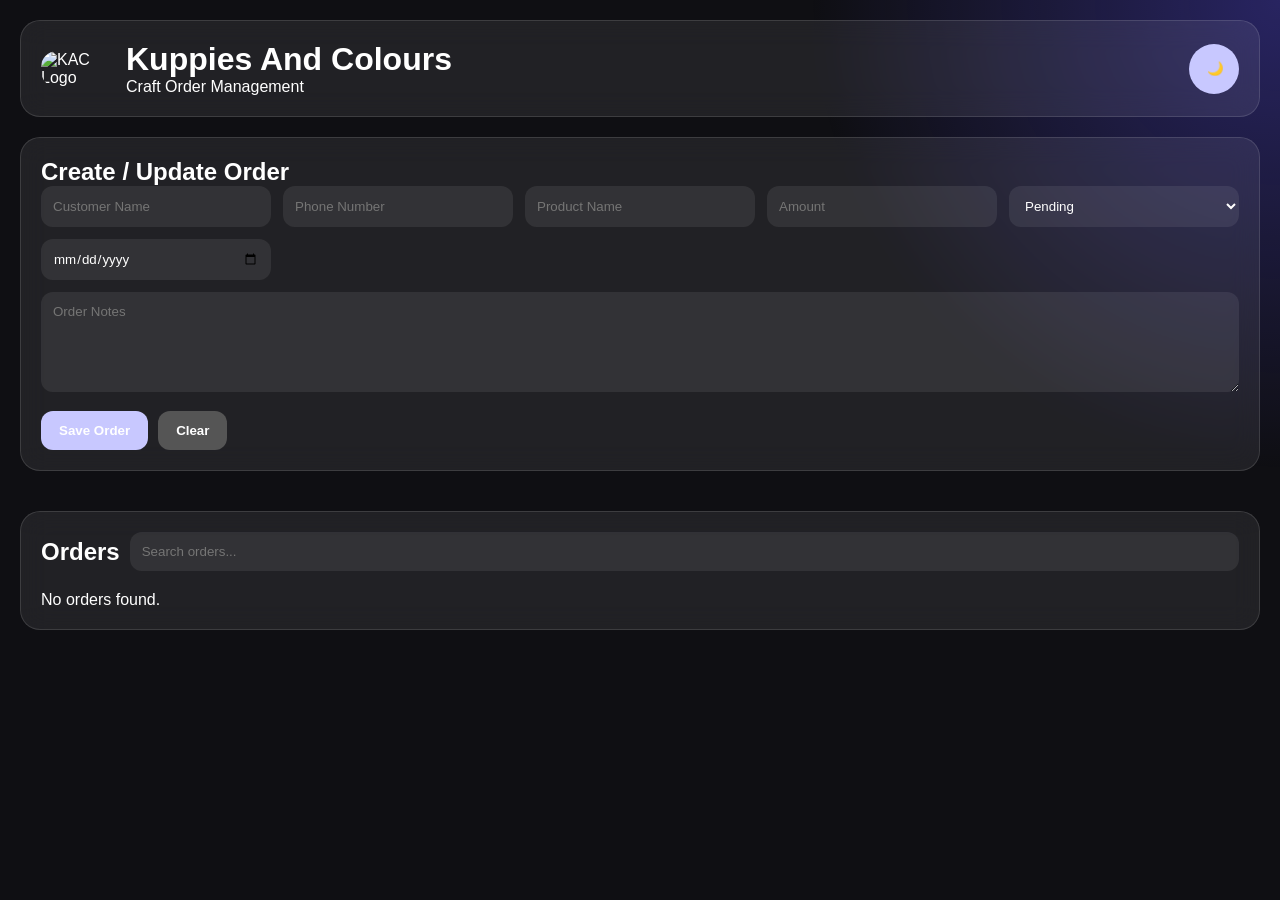
==== index.html @ 9e6e1251 "Add files via upload" ====
<!DOCTYPE html>
<html lang="en">
<head>
  <meta charset="UTF-8" />
  <meta name="viewport" content="width=device-width, initial-scale=1.0"/>
  <title>KAC Orders</title>
  <link rel="stylesheet" href="style.css"/>
</head>
<body>
  <div class="bg-blur"></div>

  <header class="glass">
    <div class="brand">
      <img src="assets/kac-logo.png" alt="KAC Logo">
      <div>
        <h1>Kuppies And Colours</h1>
        <p>Craft Order Management</p>
      </div>
    </div>

    <button id="themeToggle">🌙</button>
  </header>

  <main>
    <section class="glass form-section">
      <h2>Create / Update Order</h2>

      <form id="orderForm">
        <input type="hidden" id="orderId">

        <div class="grid">
          <input type="text" id="customerName" placeholder="Customer Name" required>
          <input type="text" id="phone" placeholder="Phone Number" required>
          <input type="text" id="product" placeholder="Product Name" required>
          <input type="number" id="amount" placeholder="Amount" required>
          <select id="status">
            <option>Pending</option>
            <option>Processing</option>
            <option>Completed</option>
            <option>Delivered</option>
          </select>
          <input type="date" id="deliveryDate">
        </div>

        <textarea id="notes" placeholder="Order Notes"></textarea>

        <div class="btn-row">
          <button type="submit">Save Order</button>
          <button type="reset" class="secondary">Clear</button>
        </div>
      </form>
    </section>

    <section class="glass">
      <div class="top-bar">
        <h2>Orders</h2>
        <input type="text" id="searchInput" placeholder="Search orders...">
      </div>

      <div id="ordersContainer"></div>
    </section>
  </main>

  <script src="https://cdnjs.cloudflare.com/ajax/libs/jspdf/2.5.1/jspdf.umd.min.js"></script>
  <script src="script.js"></script>
</body>
</html>
---- style.css ----
:root{
  --bg:#0f0f13;
  --card:rgba(255,255,255,0.08);
  --text:#ffffff;
  --accent:#c8c8ff;
  --border:rgba(255,255,255,0.12);
}

.light{
  --bg:#f3f3f7;
  --card:rgba(255,255,255,0.65);
  --text:#1d1d1d;
  --accent:#6f5cff;
  --border:rgba(0,0,0,0.08);
}

*{
  margin:0;
  padding:0;
  box-sizing:border-box;
  font-family:Arial,sans-serif;
}

body{
  background:var(--bg);
  color:var(--text);
  min-height:100vh;
  padding:20px;
  transition:0.3s;
}

.bg-blur{
  position:fixed;
  inset:0;
  background:radial-gradient(circle at top right,#5b4fff55,transparent 30%);
  z-index:-1;
}

header{
  display:flex;
  justify-content:space-between;
  align-items:center;
  margin-bottom:20px;
}

.brand{
  display:flex;
  align-items:center;
  gap:15px;
}

.brand img{
  width:70px;
  border-radius:16px;
}

.glass{
  background:var(--card);
  backdrop-filter:blur(14px);
  border:1px solid var(--border);
  border-radius:20px;
  padding:20px;
  margin-bottom:20px;
}

main{
  display:grid;
  gap:20px;
}

.grid{
  display:grid;
  grid-template-columns:repeat(auto-fit,minmax(220px,1fr));
  gap:12px;
}

input,select,textarea{
  width:100%;
  padding:12px;
  border:none;
  border-radius:12px;
  background:rgba(255,255,255,0.08);
  color:var(--text);
  outline:none;
}

textarea{
  margin-top:12px;
  min-height:100px;
}

button{
  padding:12px 18px;
  border:none;
  border-radius:12px;
  cursor:pointer;
  background:var(--accent);
  color:white;
  font-weight:bold;
}

.secondary{
  background:#555;
}

.btn-row{
  display:flex;
  gap:10px;
  margin-top:15px;
}

.top-bar{
  display:flex;
  justify-content:space-between;
  gap:10px;
  align-items:center;
  margin-bottom:20px;
}

.order-card{
  padding:16px;
  border-radius:16px;
  background:rgba(255,255,255,0.05);
  margin-bottom:15px;
  border:1px solid var(--border);
}

.order-card h3{
  margin-bottom:10px;
}

.order-actions{
  display:flex;
  flex-wrap:wrap;
  gap:10px;
  margin-top:15px;
}

.status{
  display:inline-block;
  padding:6px 10px;
  border-radius:30px;
  font-size:12px;
  margin-top:8px;
  background:#6f5cff;
}

#themeToggle{
  width:50px;
  height:50px;
  border-radius:50%;
}

@media(max-width:700px){
  .top-bar,
  header{
    flex-direction:column;
    align-items:stretch;
  }
}
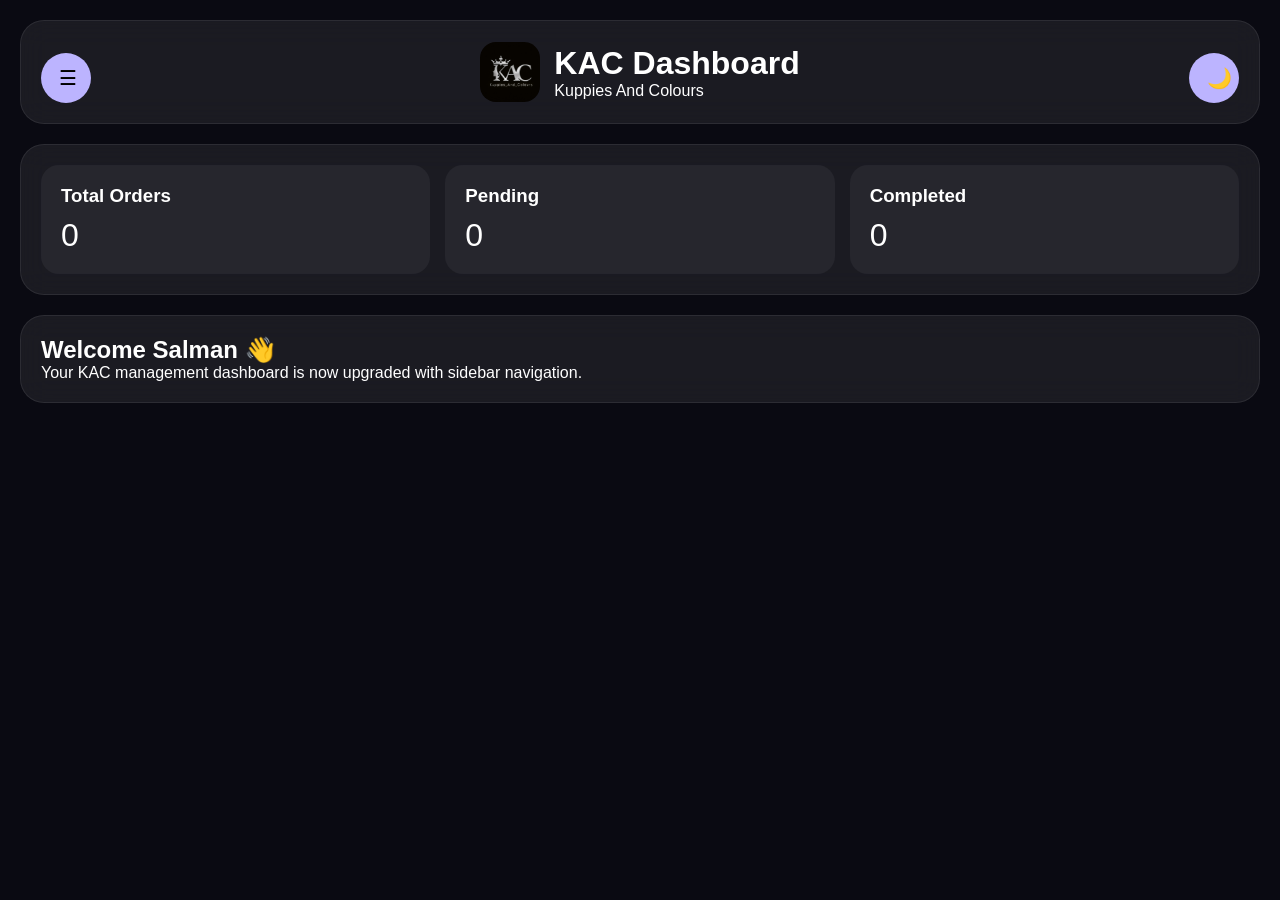
==== commit 71678991: "New Pages inserted" ====
--- a/index.html
+++ b/index.html
@@ -1,67 +1,66 @@
 <!DOCTYPE html>
-<html lang="en">
+<html>
 <head>
-  <meta charset="UTF-8" />
-  <meta name="viewport" content="width=device-width, initial-scale=1.0"/>
-  <title>KAC Orders</title>
-  <link rel="stylesheet" href="style.css"/>
+<meta charset="UTF-8">
+<meta name="viewport" content="width=device-width,initial-scale=1.0">
+<title>KAC Dashboard</title>
+<link rel="stylesheet" href="css/style.css">
 </head>
 <body>
-  <div class="bg-blur"></div>
 
-  <header class="glass">
-    <div class="brand">
-      <img src="assets/kac-logo.png" alt="KAC Logo">
-      <div>
-        <h1>Kuppies And Colours</h1>
-        <p>Craft Order Management</p>
-      </div>
-    </div>
+<div class="sidebar" id="sidebar">
+<div class="side-head">
+<img src="assets/logo.png">
+<h2>KAC</h2>
+</div>
 
-    <button id="themeToggle">🌙</button>
-  </header>
+<a href="index.html">🏠 Dashboard</a>
+<a href="pages/orders.html">📦 Orders</a>
+<a href="pages/products.html">🎨 Products</a>
+<a href="pages/clients.html">👥 Clients</a>
+<a href="pages/settings.html">⚙ Settings</a>
+</div>
 
-  <main>
-    <section class="glass form-section">
-      <h2>Create / Update Order</h2>
+<div class="overlay" id="overlay"></div>
 
-      <form id="orderForm">
-        <input type="hidden" id="orderId">
+<header class="glass topbar">
+<button id="menuBtn">☰</button>
 
-        <div class="grid">
-          <input type="text" id="customerName" placeholder="Customer Name" required>
-          <input type="text" id="phone" placeholder="Phone Number" required>
-          <input type="text" id="product" placeholder="Product Name" required>
-          <input type="number" id="amount" placeholder="Amount" required>
-          <select id="status">
-            <option>Pending</option>
-            <option>Processing</option>
-            <option>Completed</option>
-            <option>Delivered</option>
-          </select>
-          <input type="date" id="deliveryDate">
-        </div>
+<div class="brand">
+<img src="assets/logo.png">
+<div>
+<h1>KAC Dashboard</h1>
+<p>Kuppies And Colours</p>
+</div>
+</div>
 
-        <textarea id="notes" placeholder="Order Notes"></textarea>
+<button id="themeToggle">🌙</button>
+</header>
 
-        <div class="btn-row">
-          <button type="submit">Save Order</button>
-          <button type="reset" class="secondary">Clear</button>
-        </div>
-      </form>
-    </section>
+<main>
+<section class="glass cards">
+<div class="card">
+<h3>Total Orders</h3>
+<p id="totalOrders">0</p>
+</div>
 
-    <section class="glass">
-      <div class="top-bar">
-        <h2>Orders</h2>
-        <input type="text" id="searchInput" placeholder="Search orders...">
-      </div>
+<div class="card">
+<h3>Pending</h3>
+<p id="pendingOrders">0</p>
+</div>
 
-      <div id="ordersContainer"></div>
-    </section>
-  </main>
+<div class="card">
+<h3>Completed</h3>
+<p id="completedOrders">0</p>
+</div>
+</section>
 
-  <script src="https://cdnjs.cloudflare.com/ajax/libs/jspdf/2.5.1/jspdf.umd.min.js"></script>
-  <script src="script.js"></script>
+<section class="glass">
+<h2>Welcome Salman 👋</h2>
+<p>Your KAC management dashboard is now upgraded with sidebar navigation.</p>
+</section>
+</main>
+
+<script src="js/app.js"></script>
 </body>
 </html>
--- a/css/style.css
+++ b/css/style.css
@@ -0,0 +1,183 @@
+
+:root{
+--bg:#0a0a12;
+--card:rgba(255,255,255,0.07);
+--text:#fff;
+--accent:#bcb4ff;
+--border:rgba(255,255,255,0.08);
+}
+
+.light{
+--bg:#f5f5fa;
+--card:rgba(255,255,255,0.7);
+--text:#111;
+}
+
+*{
+margin:0;
+padding:0;
+box-sizing:border-box;
+font-family:Arial;
+}
+
+body{
+background:var(--bg);
+color:var(--text);
+padding:20px;
+min-height:100vh;
+}
+
+.glass{
+background:var(--card);
+backdrop-filter:blur(14px);
+border:1px solid var(--border);
+border-radius:24px;
+padding:20px;
+margin-bottom:20px;
+}
+
+.topbar{
+display:flex;
+justify-content:space-between;
+align-items:center;
+gap:10px;
+}
+
+.brand{
+display:flex;
+align-items:center;
+gap:14px;
+}
+
+.brand img{
+width:60px;
+border-radius:16px;
+}
+
+#menuBtn,#themeToggle{
+width:50px;
+height:50px;
+border:none;
+border-radius:50%;
+background:var(--accent);
+font-size:20px;
+cursor:pointer;
+}
+
+.sidebar{
+position:fixed;
+top:0;
+left:-260px;
+width:240px;
+height:100%;
+background:#14141d;
+padding:20px;
+transition:0.3s;
+z-index:1000;
+display:flex;
+flex-direction:column;
+gap:12px;
+}
+
+.sidebar.active{
+left:0;
+}
+
+.side-head{
+display:flex;
+align-items:center;
+gap:10px;
+margin-bottom:20px;
+}
+
+.side-head img{
+width:50px;
+border-radius:12px;
+}
+
+.sidebar a{
+text-decoration:none;
+color:white;
+padding:14px;
+background:rgba(255,255,255,0.06);
+border-radius:12px;
+}
+
+.overlay{
+position:fixed;
+inset:0;
+background:rgba(0,0,0,0.4);
+display:none;
+z-index:999;
+}
+
+.overlay.active{
+display:block;
+}
+
+.cards{
+display:grid;
+grid-template-columns:repeat(auto-fit,minmax(180px,1fr));
+gap:15px;
+}
+
+.card{
+padding:20px;
+border-radius:18px;
+background:rgba(255,255,255,0.05);
+}
+
+.card p{
+font-size:32px;
+margin-top:10px;
+}
+
+input,select,textarea{
+width:100%;
+padding:14px;
+margin-top:12px;
+border:none;
+border-radius:14px;
+background:rgba(255,255,255,0.08);
+color:var(--text);
+}
+
+textarea{
+min-height:100px;
+}
+
+button{
+padding:12px 18px;
+border:none;
+border-radius:12px;
+cursor:pointer;
+margin-top:12px;
+}
+
+.search-row{
+display:flex;
+justify-content:space-between;
+gap:10px;
+align-items:center;
+margin-bottom:20px;
+}
+
+.order-card{
+padding:16px;
+border-radius:16px;
+background:rgba(255,255,255,0.05);
+margin-top:15px;
+}
+
+.order-actions{
+display:flex;
+gap:10px;
+margin-top:10px;
+}
+
+@media(max-width:700px){
+.search-row,.topbar{
+flex-direction:column;
+align-items:stretch;
+}
+}
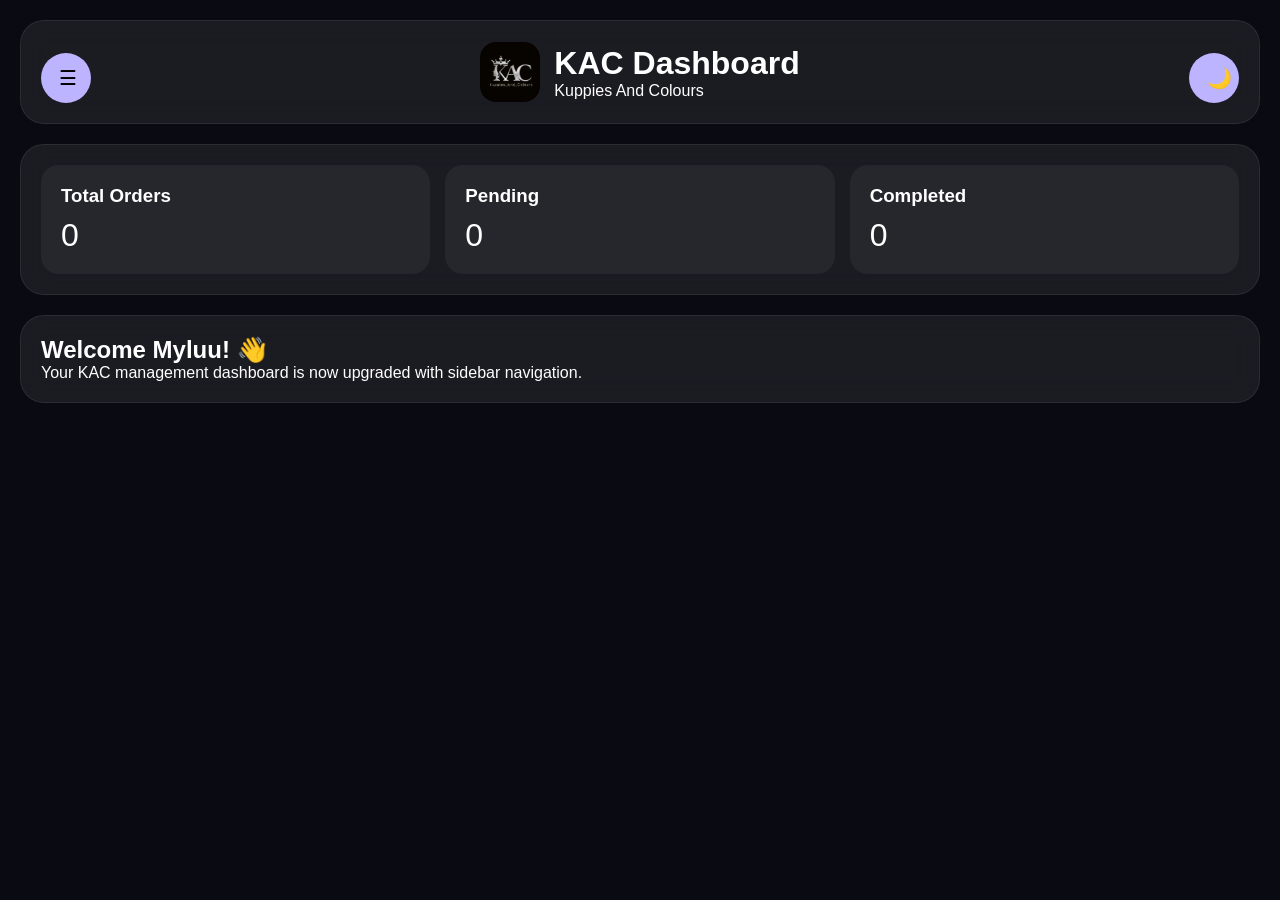
==== commit e2060b82: "name" ====
--- a/index.html
+++ b/index.html
@@ -1,6 +1,7 @@
 <!DOCTYPE html>
 <html>
 <head>
+<link rel="manifest" href="/manifest.json">
 <meta charset="UTF-8">
 <meta name="viewport" content="width=device-width,initial-scale=1.0">
 <title>KAC Dashboard</title>
@@ -56,11 +57,16 @@
 </section>
 
 <section class="glass">
-<h2>Welcome Salman 👋</h2>
+<h2>Welcome Myluu! 👋</h2>
 <p>Your KAC management dashboard is now upgraded with sidebar navigation.</p>
 </section>
 </main>
 
 <script src="js/app.js"></script>
+<script>
+if ("serviceWorker" in navigator) {
+  navigator.serviceWorker.register("/service-worker.js");
+}
+</script>
 </body>
 </html>
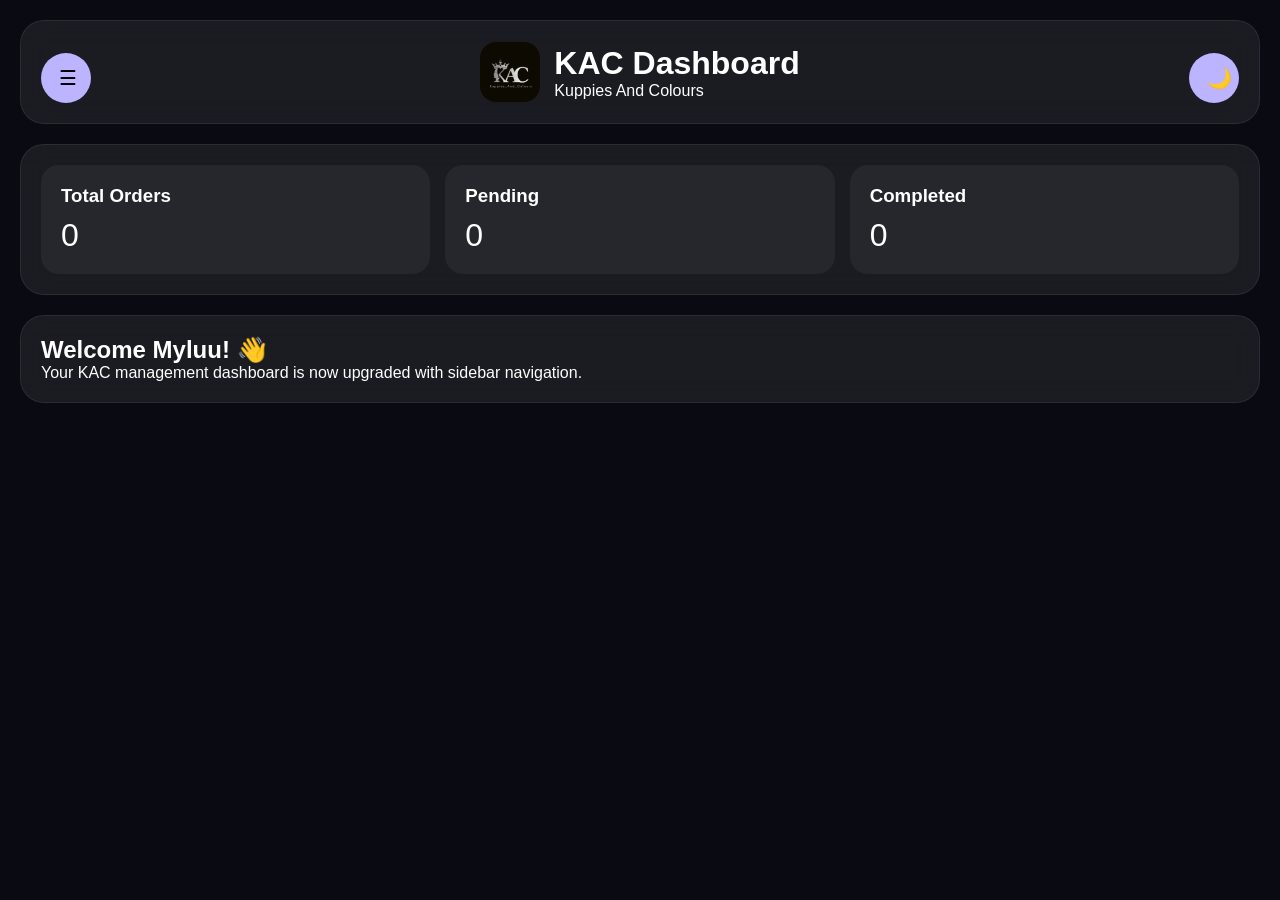
==== commit 06bb3a22: "App Icon changes 2" ====
--- a/index.html
+++ b/index.html
@@ -1,6 +1,8 @@
 <!DOCTYPE html>
 <html>
 <head>
+<meta name="theme-color" content="#090912">
+<link rel="apple-touch-icon" href="assets/logo.png">
 <link rel="manifest" href="/manifest.json">
 <meta charset="UTF-8">
 <meta name="viewport" content="width=device-width,initial-scale=1.0">
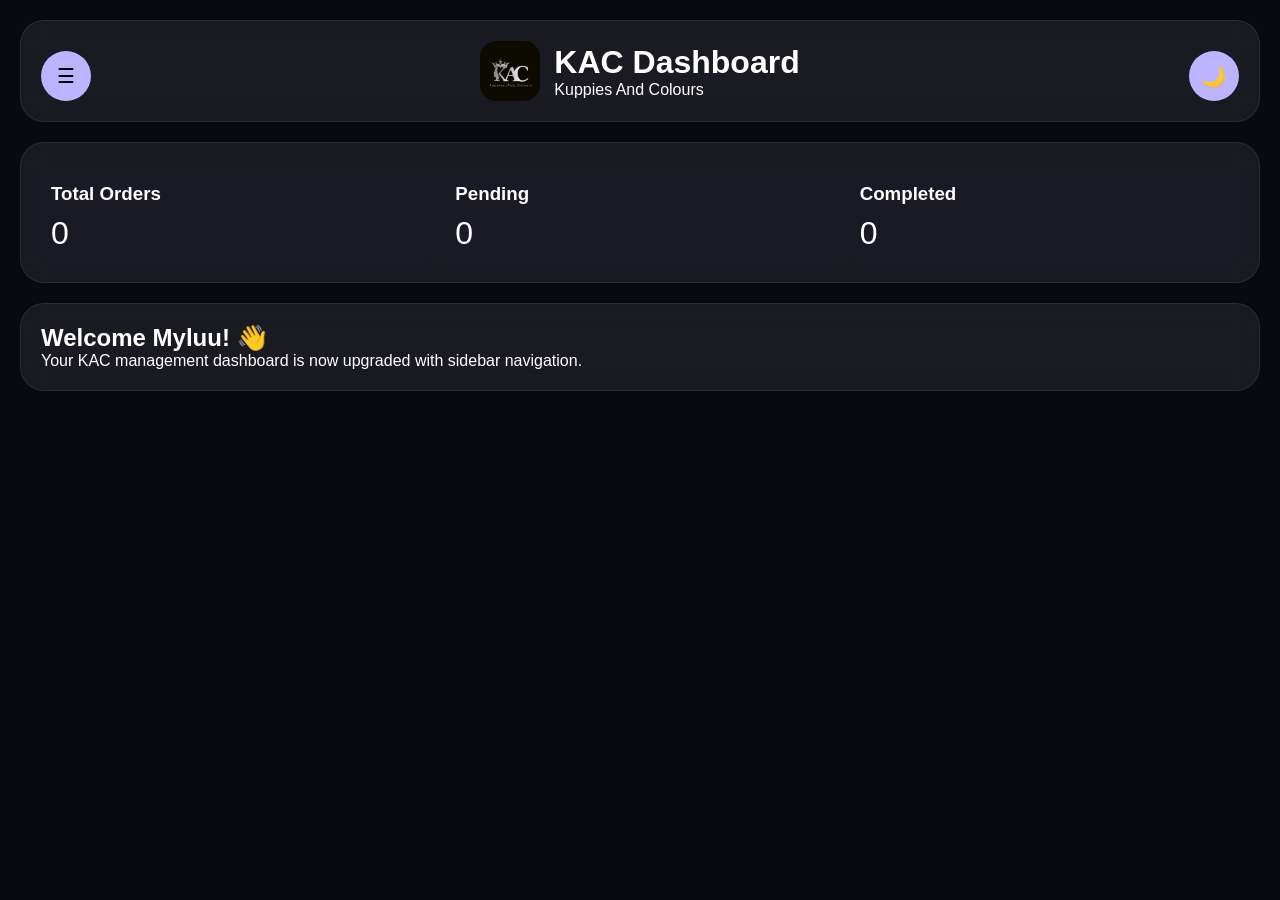
==== commit f053ab16: "NEW ERP Changes" ====
--- a/index.html
+++ b/index.html
@@ -20,6 +20,7 @@
 <a href="index.html">🏠 Dashboard</a>
 <a href="pages/orders.html">📦 Orders</a>
 <a href="pages/products.html">🎨 Products</a>
+<a href='pages/categories.html'>📜 Categories</a>
 <a href="pages/clients.html">👥 Clients</a>
 <a href="pages/settings.html">⚙ Settings</a>
 </div>
--- a/css/style.css
+++ b/css/style.css
@@ -181,3 +181,34 @@
 align-items:stretch;
 }
 }
+
+body {
+    font-family: Arial;
+    background: #090912;
+    color: white;
+    padding: 20px
+}
+
+input,
+select,
+textarea,
+button {
+    display: block;
+    width: 100%;
+    padding: 12px;
+    margin-top: 10px;
+    border-radius: 10px
+}
+
+a {
+    color: white;
+    display: block;
+    margin: 10px 0
+}
+
+.card {
+    background: #1a1a24;
+    padding: 10px;
+    border-radius: 10px;
+    margin-top: 10px
+}
